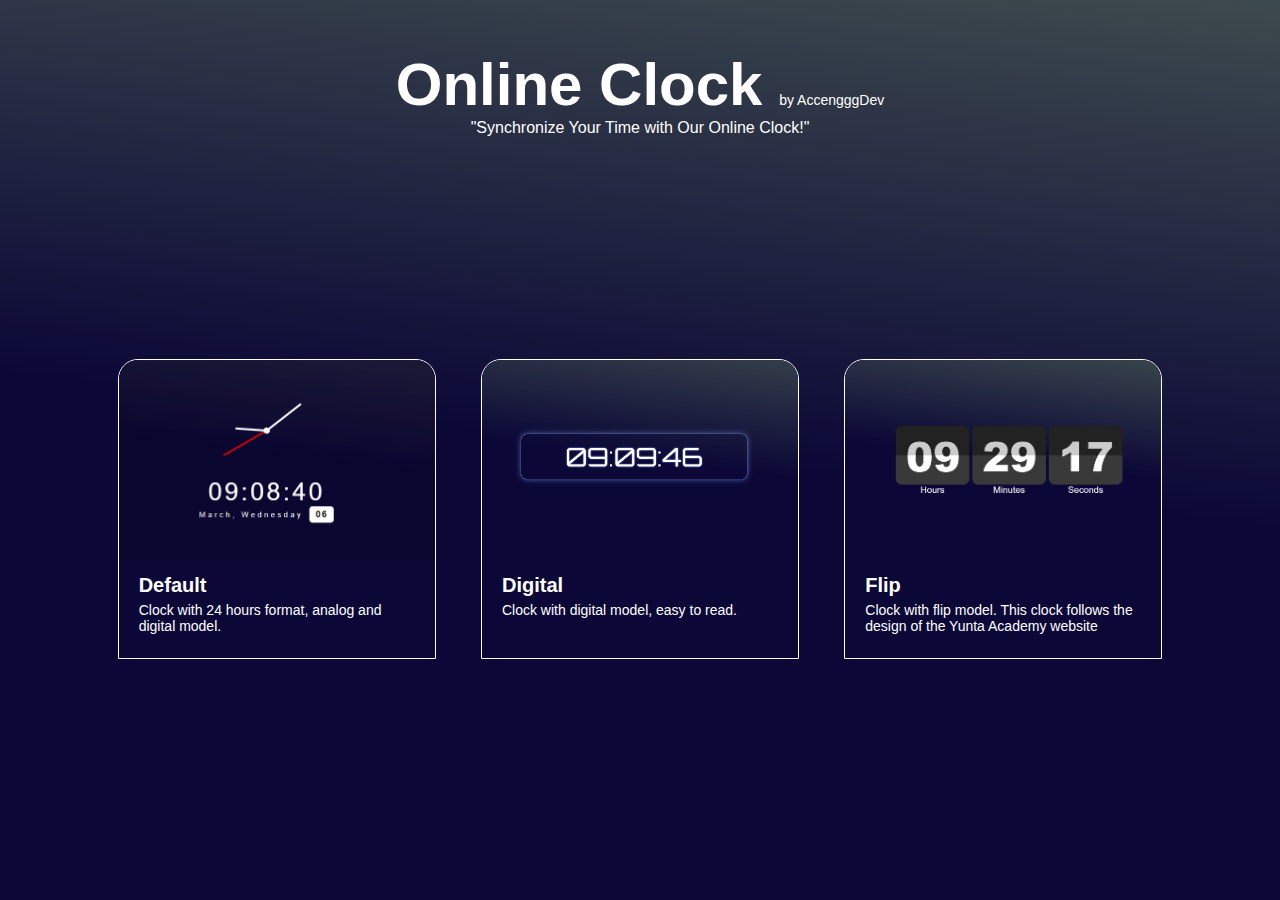
==== index.html @ 0146b8e9 "first commit" ====
<!DOCTYPE html>
<html lang="en">
  <head>
    <meta charset="UTF-8" />
    <meta name="viewport" content="width=device-width, initial-scale=1.0" />
    <title>Online Clock | AccengggDev</title>
    <link rel="stylesheet" href="../css/index.css" />
    <link rel="stylesheet" href="../css/style.css" />
  </head>
  <body>
    <div class="container index">
      <section class="title">
        <h1>
          Online Clock
          <span>by <a href="https://michaelarselius.com/">AccengggDev</a></span>
        </h1>
        <p>"Synchronize Your Time with Our Online Clock!"</p>
      </section>
      <section class="content">
        <a class="card" href="pages/default.html">
          <img src="images/default.png" alt="" />
          <div class="card-content">
            <p class="card-title">Default</p>
            <p class="card-desc">
              Clock with 24 hours format, analog and digital model.
            </p>
          </div>
        </a>
        <a class="card" href="pages/digital.html">
          <img src="images/digital.png" alt="" />
          <div class="card-content">
            <p class="card-title">Digital</p>
            <p class="card-desc">Clock with digital model, easy to read.</p>
          </div>
        </a>
        <a class="card" href="pages/flip.html">
          <img src="images/flip.png" alt="" />
          <div class="card-content">
            <p class="card-title">Flip</p>
            <p class="card-desc">
              Clock with flip model. This clock follows the design of the Yunta
              Academy website
            </p>
          </div>
        </a>
      </section>
    </div>
  </body>
</html>
---- css/index.css ----
html {
    font-family: Arial, Helvetica, sans-serif;
    color: white;
}
.container {
  max-width: 1200px;
  margin: auto;
  height: 100vh;
  display: flex;
  flex-direction: column;
  justify-content: center;
  align-items: center;
  padding: 50px;
  gap: 10px;
}

/* TITLE STYLE */
.title {
    text-align: center;
    width: 100%;
}

.title h1{
    font-size: 60px;
}

.title span {
    font-size: 14px;
    font-weight: normal;
}

.title span a {
    text-decoration: none;
    color: white;
}

/* CONTENT STYLE */
.content {
    flex: 1;
    width: 100%;
    /* border: 1px solid white; */
    border-radius: 20px 20px 0 0;
    margin-top: 20px;
    padding: 30px 20px;
    display: flex;
    flex-wrap: wrap;
    gap: 20px 30px;
    overflow-y: auto;
}

/* CARD STYLE */

.card {
    border: 1px solid white;
    color: white;
    text-decoration: none;
    transition: 0.5s all ease-in-out;
    border-radius: 20px 20px 0 0;
    overflow: hidden;
    height: fit-content;
    width: 30%;
    margin: auto;
    height: 300px;
}

.card:hover {
    transform: scale(1.02);
    box-shadow: 0 0 20px -2px white;
}

.card:not(:hover) {
    transform: scale(1);
}

.card img {
    width: 100%;
    height: 200px;
    object-fit: cover;
}

.card-content {
    padding:10px 20px;
}

.card-title {
    font-weight: 600;
    font-size: 20px;
    margin-bottom: 5px;
}

.card-desc {
    font-size: 14px;
}







@media (max-width: 1024px) {
  .container {
    width: 100%;
  }
}
---- css/style.css ----
* {
  margin: 0;
  padding: 0;
  box-sizing: border-box;
  /* border: 1px solid white; */
}

body {
  overflow: hidden;
  background: rgb(11, 8, 55);
  background: linear-gradient(
    7deg,
    rgba(11, 8, 55, 1) 50%,
    rgba(61, 74, 77, 1) 100%
  );
}

.back {
  background-color: white;
  color: #000;
  padding: 10px 20px;
  border-radius: 10px;
  text-decoration: none;
  font-weight: bold;
  position: absolute;
  top: 20px;
  left: 20px;
  font-family: Arial, Helvetica, sans-serif;
  font-size: 14px;
}
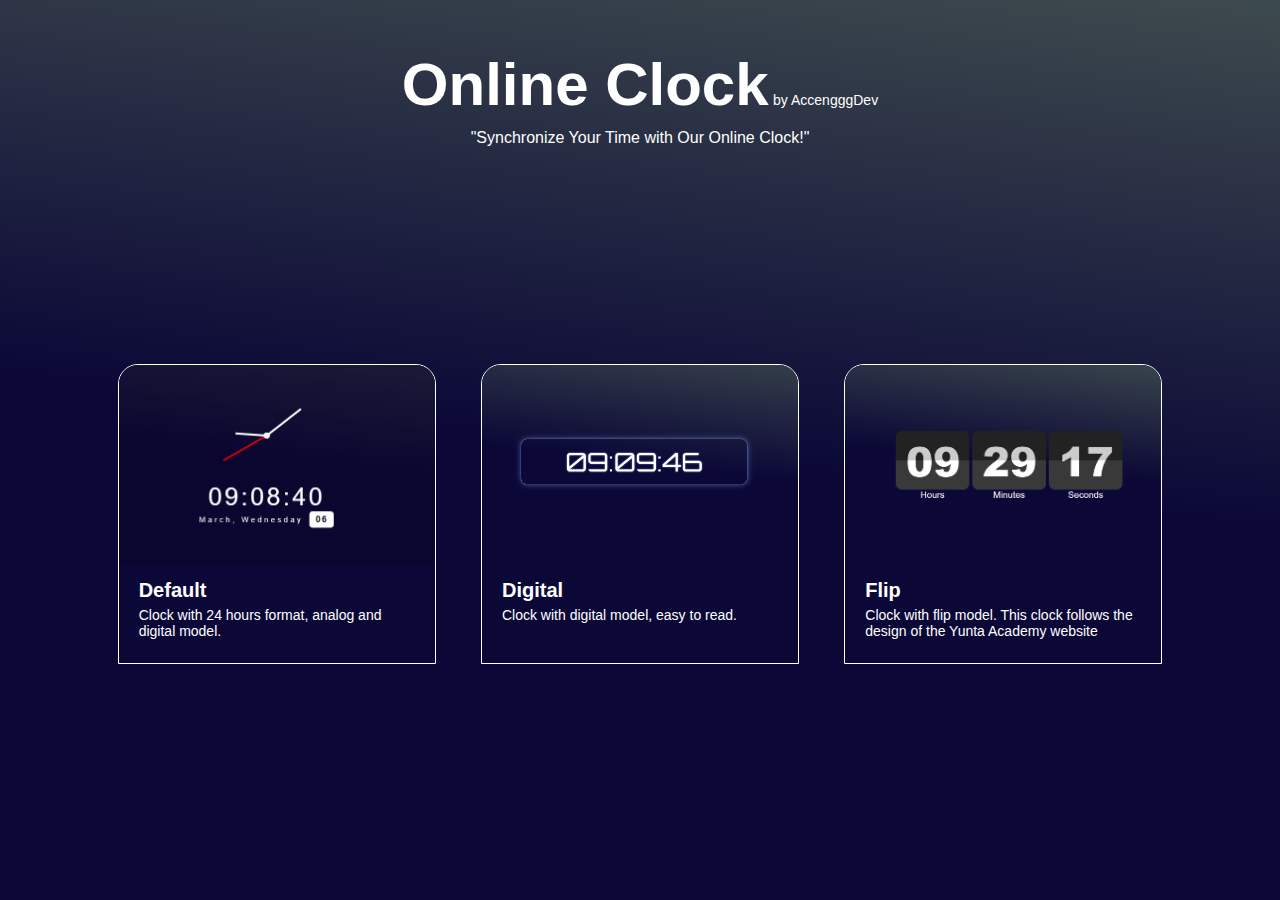
==== commit 4bb9b15e: "responsive index" ====
--- a/index.html
+++ b/index.html
@@ -10,10 +10,10 @@
   <body>
     <div class="container index">
       <section class="title">
-        <h1>
-          Online Clock
+        <div>
+          <h1>Online Clock</h1>
           <span>by <a href="https://michaelarselius.com/">AccengggDev</a></span>
-        </h1>
+        </div>
         <p>"Synchronize Your Time with Our Online Clock!"</p>
       </section>
       <section class="content">
--- a/css/index.css
+++ b/css/index.css
@@ -20,8 +20,13 @@
     width: 100%;
 }
 
+.title div {
+    margin-bottom: 10px;
+}
+
 .title h1{
     font-size: 60px;
+    display: inline-block;
 }
 
 .title span {
@@ -102,5 +107,24 @@
   .container {
     width: 100%;
   }
+
+  .card {
+    width: 45%;
+  }
+
+  .title h1{
+    font-size: 40px;
+    }
+
+    .title span {
+        font-size: 10px;
+    }
 }
 
+@media (max-width: 768px) {
+    .card {
+      width: 100%;
+      height: auto;
+    }
+  }
+
